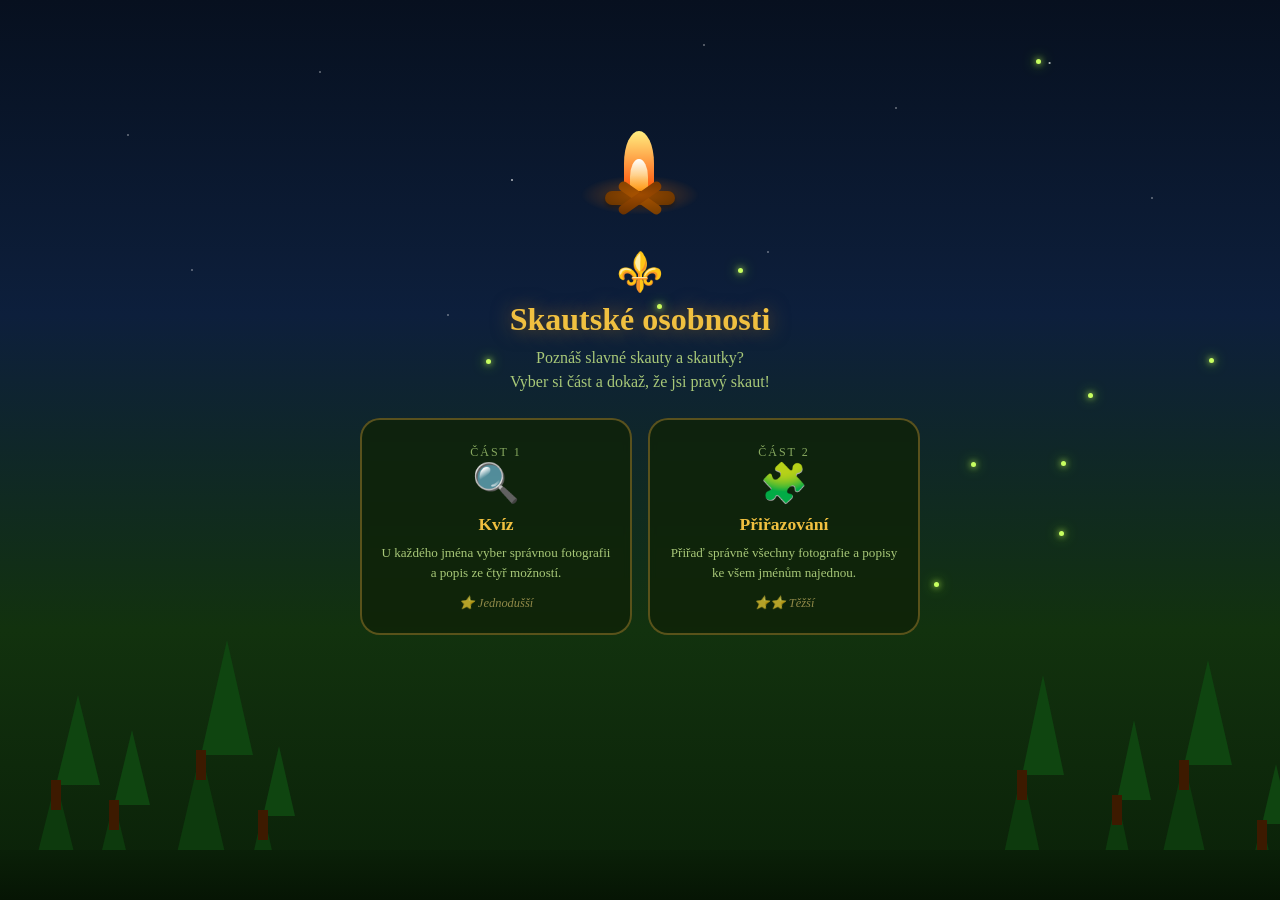
==== index.html @ f5ab5544 "Initial commit – skautské osobnosti puzzle hra Dvoudílná webová hra pro děti: kvíz s výběrem fotogra" ====
<!DOCTYPE html>
<html lang="cs">
<head>
    <meta charset="UTF-8">
    <meta name="viewport" content="width=device-width, initial-scale=1.0">
    <title>Skautské osobnosti</title>
    <style>
        * { box-sizing: border-box; margin: 0; padding: 0; }

        body {
            font-family: Georgia, serif;
            min-height: 100vh;
            overflow-x: hidden;
            color: #f5ead0;
            display: flex;
            flex-direction: column;
            align-items: center;
            justify-content: center;
            padding: 20px 16px 80px;
        }

        /* ── FOREST BG ── */
        .sky {
            position: fixed; inset: 0;
            background: linear-gradient(180deg, #07101f 0%, #0d1f3c 35%, #12320e 70%, #0a2008 100%);
            z-index: 0;
        }
        .sky::before {
            content: '';
            position: absolute; inset: 0;
            background-image:
                radial-gradient(1px 1px at 10% 15%, white, transparent),
                radial-gradient(1px 1px at 25% 8%,  white, transparent),
                radial-gradient(1.5px 1.5px at 40% 20%, white, transparent),
                radial-gradient(1px 1px at 55% 5%,  white, transparent),
                radial-gradient(1px 1px at 70% 12%, white, transparent),
                radial-gradient(1.5px 1.5px at 82% 7%, white, transparent),
                radial-gradient(1px 1px at 90% 22%, white, transparent),
                radial-gradient(1px 1px at 15% 30%, white, transparent),
                radial-gradient(1px 1px at 60% 28%, white, transparent),
                radial-gradient(1px 1px at 35% 35%, white, transparent);
            animation: twinkle 3s infinite alternate;
        }
        @keyframes twinkle { from { opacity: 0.6; } to { opacity: 1; } }

        .trees {
            position: fixed; bottom: 0; left: 0; right: 0;
            height: 220px; z-index: 1; pointer-events: none;
        }
        .tree {
            position: absolute; bottom: 0;
            width: 0; height: 0;
            border-left: solid transparent;
            border-right: solid transparent;
            border-bottom: solid #0d3a0d;
        }
        .tree::before {
            content: ''; position: absolute;
            width: 0; height: 0;
            border-left: solid transparent;
            border-right: solid transparent;
            border-bottom: solid #0f4510;
        }
        .tree::after {
            content: ''; position: absolute;
            bottom: -30px; left: 50%; transform: translateX(-50%);
            width: 10px; height: 30px; background: #3d1a00;
        }
        .t1 { left:2%;   border-left-width:30px; border-right-width:30px; border-bottom-width:120px; }
        .t1::before { top:-85px;  border-left-width:22px; border-right-width:22px; border-bottom-width:90px; }
        .t2 { left:7%;   border-left-width:24px; border-right-width:24px; border-bottom-width:100px; }
        .t2::before { top:-70px;  border-left-width:18px; border-right-width:18px; border-bottom-width:75px; }
        .t3 { left:13%;  border-left-width:35px; border-right-width:35px; border-bottom-width:150px; }
        .t3::before { top:-110px; border-left-width:26px; border-right-width:26px; border-bottom-width:115px; }
        .t4 { left:19%;  border-left-width:20px; border-right-width:20px; border-bottom-width:90px; }
        .t4::before { top:-64px;  border-left-width:16px; border-right-width:16px; border-bottom-width:70px; }
        .t5 { right:18%; border-left-width:28px; border-right-width:28px; border-bottom-width:130px; }
        .t5::before { top:-95px;  border-left-width:21px; border-right-width:21px; border-bottom-width:100px; }
        .t6 { right:11%; border-left-width:22px; border-right-width:22px; border-bottom-width:105px; }
        .t6::before { top:-75px;  border-left-width:17px; border-right-width:17px; border-bottom-width:80px; }
        .t7 { right:5%;  border-left-width:32px; border-right-width:32px; border-bottom-width:140px; }
        .t7::before { top:-100px; border-left-width:24px; border-right-width:24px; border-bottom-width:105px; }
        .t8 { right:0%;  border-left-width:18px; border-right-width:18px; border-bottom-width:80px; }
        .t8::before { top:-56px;  border-left-width:14px; border-right-width:14px; border-bottom-width:60px; }

        .ground {
            position: fixed; bottom: 0; left: 0; right: 0;
            height: 50px;
            background: linear-gradient(180deg, #0a2008, #061504);
            z-index: 1;
        }

        /* ── FIREFLIES ── */
        .firefly {
            position: fixed;
            width: 5px; height: 5px;
            background: #c8ff60; border-radius: 50%;
            box-shadow: 0 0 6px #c8ff60, 0 0 14px #88ff00;
            pointer-events: none; z-index: 2;
            animation: fireflyFloat linear infinite;
        }
        @keyframes fireflyFloat {
            0%   { transform: translate(0,0);        opacity: 0;   }
            20%  { opacity: 1; }
            50%  { transform: translate(40px,-30px); opacity: 0.9; }
            80%  { opacity: 0.6; }
            100% { transform: translate(-20px,20px); opacity: 0;   }
        }

        /* ── CAMPFIRE ── */
        .campfire-wrap { position: relative; margin-bottom: 20px; z-index: 5; }
        .campfire {
            position: relative; width: 80px;
            margin: 0 auto;
            display: flex; justify-content: center; align-items: flex-end; gap: 4px;
        }
        .logs {
            position: absolute; bottom: 0;
            width: 70px; height: 14px;
            background: #5a2e00; border-radius: 8px;
            box-shadow: 0 2px 4px rgba(0,0,0,0.5);
        }
        .logs::before {
            content: ''; position: absolute;
            width: 50px; height: 10px; background: #7a3e00;
            border-radius: 6px; top: 2px; left: 10px; transform: rotate(35deg);
        }
        .logs::after {
            content: ''; position: absolute;
            width: 50px; height: 10px; background: #6a3200;
            border-radius: 6px; top: 2px; left: 10px; transform: rotate(-35deg);
        }
        .flame {
            position: absolute; border-radius: 50% 50% 20% 20%;
            transform-origin: bottom center; bottom: 10px;
        }
        .f1 { width:22px; height:48px; background:linear-gradient(#fff5a0,#ff6600); left:28px; animation:flicker1 0.4s ease-in-out infinite alternate; }
        .f2 { width:30px; height:64px; background:linear-gradient(#ffee80,#ff4400); left:24px; animation:flicker2 0.3s ease-in-out infinite alternate; }
        .f3 { width:18px; height:36px; background:linear-gradient(#ffffff,#ff9900); left:30px; animation:flicker3 0.5s ease-in-out infinite alternate; }
        @keyframes flicker1 { from { transform:scaleX(1)   rotate(-6deg); } to { transform:scaleX(0.85) rotate(4deg);  } }
        @keyframes flicker2 { from { transform:scaleX(0.9) rotate(5deg);  } to { transform:scaleX(1.1)  rotate(-4deg); } }
        @keyframes flicker3 { from { transform:scaleX(1.1) rotate(-8deg); } to { transform:scaleX(0.8)  rotate(7deg);  } }
        .ember { position:absolute; width:4px; height:4px; background:#ff6600; border-radius:50%; bottom:10px; }
        .e1 { left:30px; animation:emberFloat 1.2s ease-out infinite; }
        .e2 { left:40px; animation:emberFloat 1.5s ease-out infinite 0.4s; }
        .e3 { left:50px; animation:emberFloat 1.1s ease-out infinite 0.8s; }
        @keyframes emberFloat {
            0%   { transform:translate(0,0) scale(1); opacity:1; }
            100% { transform:translate(var(--ex,-10px),-60px) scale(0); opacity:0; }
        }
        .e1 { --ex:-12px; } .e2 { --ex:5px; } .e3 { --ex:18px; }
        .glow {
            position:absolute; bottom:-10px; left:50%; transform:translateX(-50%);
            width:120px; height:40px;
            background:radial-gradient(ellipse, rgba(255,120,0,0.35) 0%, transparent 70%);
            border-radius:50%; animation:glowPulse 1s ease-in-out infinite alternate;
        }
        @keyframes glowPulse {
            from { opacity:0.7; transform:translateX(-50%) scale(1); }
            to   { opacity:1;   transform:translateX(-50%) scale(1.15); }
        }

        /* ── CONTENT ── */
        .content {
            position: relative; z-index: 5;
            display: flex; flex-direction: column;
            align-items: center; gap: 24px;
            width: 100%; max-width: 560px;
        }

        .title-area { text-align: center; }
        .title-lily { font-size: 2.4rem; }
        h1 {
            font-size: 2rem;
            color: #f0c040;
            text-shadow: 0 0 20px rgba(240,160,0,0.5);
            margin: 6px 0 8px;
        }
        .subtitle { font-size: 1rem; color: #a8c878; line-height: 1.5; }

        /* ── GAME CARDS ── */
        .game-cards {
            display: grid;
            grid-template-columns: 1fr 1fr;
            gap: 16px;
            width: 100%;
        }
        @media (max-width: 440px) {
            .game-cards { grid-template-columns: 1fr; }
        }

        .game-card {
            display: block;
            text-decoration: none;
            background: rgba(15, 35, 8, 0.82);
            border: 2px solid rgba(180,140,50,0.45);
            border-radius: 20px;
            padding: 22px 18px;
            text-align: center;
            color: #f5ead0;
            transition: transform 0.18s, border-color 0.18s, box-shadow 0.18s;
            backdrop-filter: blur(4px);
        }
        .game-card:hover {
            transform: translateY(-4px) scale(1.02);
            border-color: #f0a500;
            box-shadow: 0 8px 28px rgba(240,165,0,0.25);
        }
        .game-card:active { transform: scale(0.97); }

        .card-part {
            font-size: 0.75rem;
            letter-spacing: 2px;
            color: #88aa60;
            text-transform: uppercase;
            margin-bottom: 6px;
        }
        .card-emoji { font-size: 2.4rem; display: block; margin-bottom: 8px; }
        .card-title {
            font-size: 1.1rem;
            font-weight: bold;
            color: #f0c040;
            margin-bottom: 8px;
        }
        .card-desc {
            font-size: 0.82rem;
            color: #a8c878;
            line-height: 1.5;
        }
        .card-difficulty {
            margin-top: 12px;
            font-size: 0.78rem;
            color: rgba(200,180,100,0.7);
            font-style: italic;
        }
    </style>
</head>
<body>

<div class="sky"></div>
<div class="trees">
    <div class="tree t1"></div><div class="tree t2"></div><div class="tree t3"></div>
    <div class="tree t4"></div><div class="tree t5"></div><div class="tree t6"></div>
    <div class="tree t7"></div><div class="tree t8"></div>
</div>
<div class="ground"></div>
<div class="fireflies" id="fireflies"></div>

<div class="content">

    <div class="campfire-wrap">
        <div class="campfire">
            <div class="flame f1"></div>
            <div class="flame f2"></div>
            <div class="flame f3"></div>
            <div class="ember e1"></div>
            <div class="ember e2"></div>
            <div class="ember e3"></div>
            <div class="logs"></div>
        </div>
        <div class="glow"></div>
    </div>

    <div class="title-area">
        <div class="title-lily">⚜️</div>
        <h1>Skautské osobnosti</h1>
        <p class="subtitle">Poznáš slavné skauty a skautky?<br>Vyber si část a dokaž, že jsi pravý skaut!</p>
    </div>

    <div class="game-cards">
        <a class="game-card" href="cast1.html">
            <span class="card-part">Část 1</span>
            <span class="card-emoji">🔍</span>
            <div class="card-title">Kvíz</div>
            <p class="card-desc">U každého jména vyber správnou fotografii a popis ze čtyř možností.</p>
            <p class="card-difficulty">⭐ Jednodušší</p>
        </a>
        <a class="game-card" href="cast2.html">
            <span class="card-part">Část 2</span>
            <span class="card-emoji">🧩</span>
            <div class="card-title">Přiřazování</div>
            <p class="card-desc">Přiřaď správně všechny fotografie a popisy ke všem jménům najednou.</p>
            <p class="card-difficulty">⭐⭐ Těžší</p>
        </a>
    </div>

</div>

<script>
    const container = document.getElementById('fireflies');
    for (let i = 0; i < 10; i++) {
        const ff = document.createElement('div');
        ff.className = 'firefly';
        ff.style.left              = (Math.random() * 90 + 5) + 'vw';
        ff.style.top               = (Math.random() * 60 + 5) + 'vh';
        ff.style.animationDuration = (3 + Math.random() * 5)  + 's';
        ff.style.animationDelay    = (Math.random() * 6)       + 's';
        container.appendChild(ff);
    }
</script>

</body>
</html>
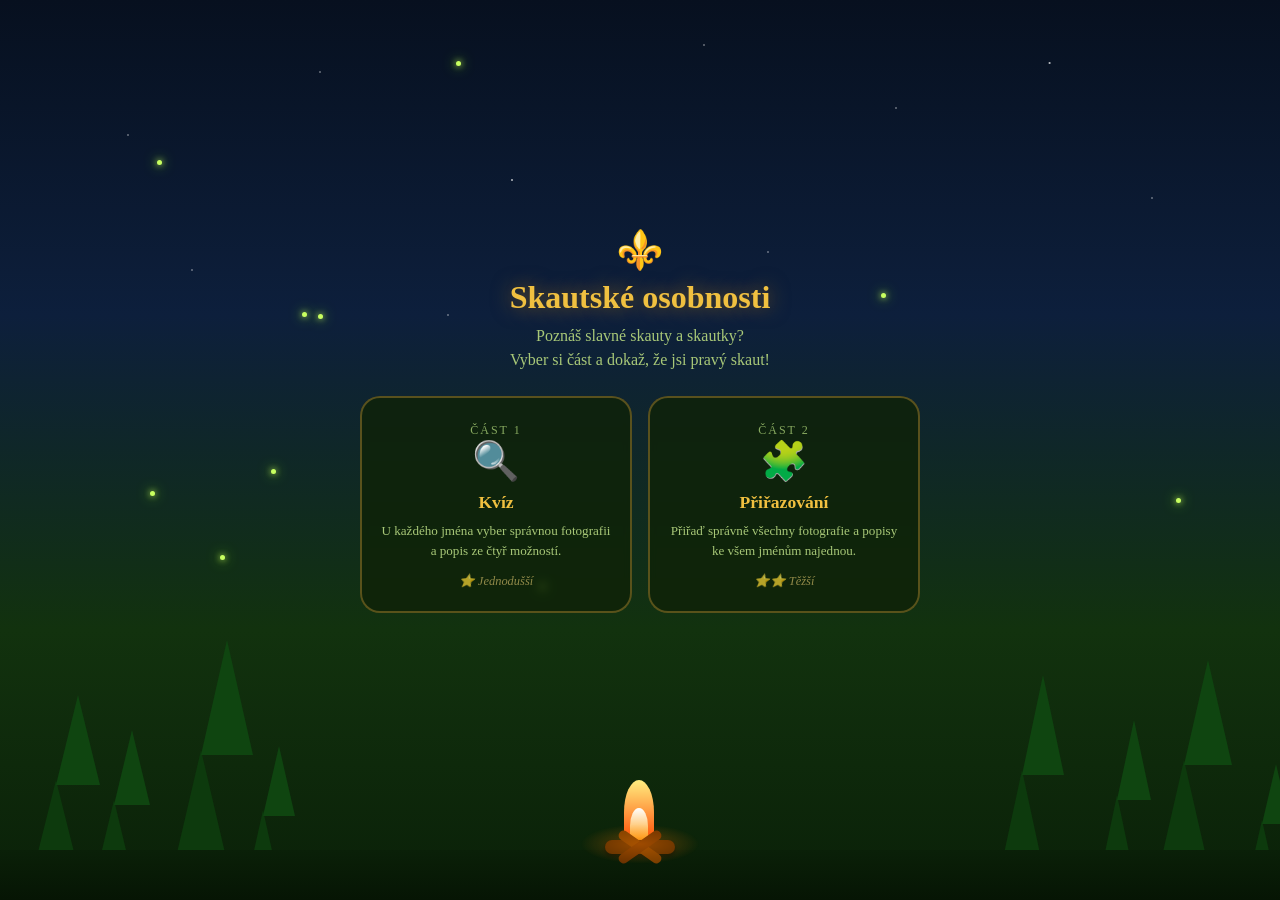
==== commit c2390a13: "Fix campfire/tree positions, vary firefly paths, add restart button - Move campfire to fixed bottom " ====
--- a/index.html
+++ b/index.html
@@ -63,9 +63,18 @@
         }
         .tree::after {
             content: ''; position: absolute;
-            bottom: -30px; left: 50%; transform: translateX(-50%);
+            left: 50%; transform: translateX(-50%);
             width: 10px; height: 30px; background: #3d1a00;
         }
+        /* top = border-bottom-width - trunk-height (puts trunk flush at tree base) */
+        .t1::after { top: 90px; }
+        .t2::after { top: 70px; }
+        .t3::after { top: 120px; }
+        .t4::after { top: 60px; }
+        .t5::after { top: 100px; }
+        .t6::after { top: 75px; }
+        .t7::after { top: 110px; }
+        .t8::after { top: 50px; }
         .t1 { left:2%;   border-left-width:30px; border-right-width:30px; border-bottom-width:120px; }
         .t1::before { top:-85px;  border-left-width:22px; border-right-width:22px; border-bottom-width:90px; }
         .t2 { left:7%;   border-left-width:24px; border-right-width:24px; border-bottom-width:100px; }
@@ -100,15 +109,19 @@
             animation: fireflyFloat linear infinite;
         }
         @keyframes fireflyFloat {
-            0%   { transform: translate(0,0);        opacity: 0;   }
+            0%   { transform: translate(0,0);                            opacity: 0;   }
             20%  { opacity: 1; }
-            50%  { transform: translate(40px,-30px); opacity: 0.9; }
+            50%  { transform: translate(var(--fx1,40px), var(--fy1,-30px)); opacity: 0.9; }
             80%  { opacity: 0.6; }
-            100% { transform: translate(-20px,20px); opacity: 0;   }
+            100% { transform: translate(var(--fx2,-20px),var(--fy2,20px)); opacity: 0;   }
         }
 
         /* ── CAMPFIRE ── */
-        .campfire-wrap { position: relative; margin-bottom: 20px; z-index: 5; }
+        .campfire-wrap {
+            position: fixed; bottom: 46px;
+            left: 50%; transform: translateX(-50%);
+            z-index: 3;
+        }
         .campfire {
             position: relative; width: 80px;
             margin: 0 auto;
@@ -246,20 +259,20 @@
 <div class="ground"></div>
 <div class="fireflies" id="fireflies"></div>
 
+<div class="campfire-wrap">
+    <div class="campfire">
+        <div class="flame f1"></div>
+        <div class="flame f2"></div>
+        <div class="flame f3"></div>
+        <div class="ember e1"></div>
+        <div class="ember e2"></div>
+        <div class="ember e3"></div>
+        <div class="logs"></div>
+    </div>
+    <div class="glow"></div>
+</div>
+
 <div class="content">
-
-    <div class="campfire-wrap">
-        <div class="campfire">
-            <div class="flame f1"></div>
-            <div class="flame f2"></div>
-            <div class="flame f3"></div>
-            <div class="ember e1"></div>
-            <div class="ember e2"></div>
-            <div class="ember e3"></div>
-            <div class="logs"></div>
-        </div>
-        <div class="glow"></div>
-    </div>
 
     <div class="title-area">
         <div class="title-lily">⚜️</div>
@@ -295,6 +308,11 @@
         ff.style.top               = (Math.random() * 60 + 5) + 'vh';
         ff.style.animationDuration = (3 + Math.random() * 5)  + 's';
         ff.style.animationDelay    = (Math.random() * 6)       + 's';
+        const r = () => (Math.random() * 80 - 40).toFixed(0) + 'px';
+        ff.style.setProperty('--fx1', r());
+        ff.style.setProperty('--fy1', r());
+        ff.style.setProperty('--fx2', r());
+        ff.style.setProperty('--fy2', r());
         container.appendChild(ff);
     }
 </script>
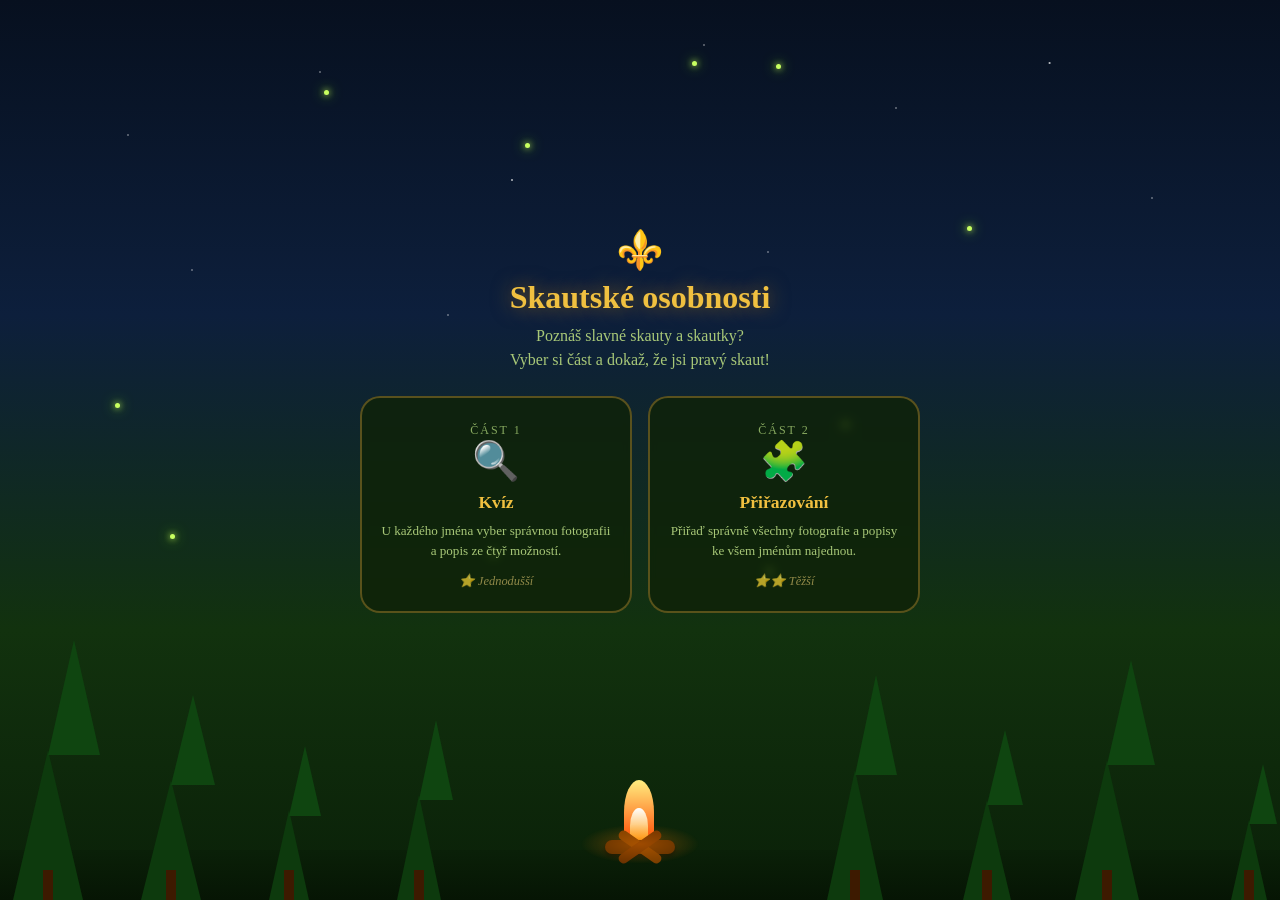
==== commit 32db38a4: "Fix tree trunks, reposition trees, campfire to forest level, bigger animals - Fix invisible trunks: " ====
--- a/index.html
+++ b/index.html
@@ -45,7 +45,7 @@
 
         .trees {
             position: fixed; bottom: 0; left: 0; right: 0;
-            height: 220px; z-index: 1; pointer-events: none;
+            height: 220px; z-index: 2; pointer-events: none;
         }
         .tree {
             position: absolute; bottom: 0;
@@ -75,21 +75,21 @@
         .t6::after { top: 75px; }
         .t7::after { top: 110px; }
         .t8::after { top: 50px; }
-        .t1 { left:2%;   border-left-width:30px; border-right-width:30px; border-bottom-width:120px; }
+        .t1 { left:11%;  border-left-width:30px; border-right-width:30px; border-bottom-width:120px; }
         .t1::before { top:-85px;  border-left-width:22px; border-right-width:22px; border-bottom-width:90px; }
-        .t2 { left:7%;   border-left-width:24px; border-right-width:24px; border-bottom-width:100px; }
+        .t2 { right:21%; border-left-width:24px; border-right-width:24px; border-bottom-width:100px; }
         .t2::before { top:-70px;  border-left-width:18px; border-right-width:18px; border-bottom-width:75px; }
-        .t3 { left:13%;  border-left-width:35px; border-right-width:35px; border-bottom-width:150px; }
+        .t3 { left:1%;   border-left-width:35px; border-right-width:35px; border-bottom-width:150px; }
         .t3::before { top:-110px; border-left-width:26px; border-right-width:26px; border-bottom-width:115px; }
-        .t4 { left:19%;  border-left-width:20px; border-right-width:20px; border-bottom-width:90px; }
+        .t4 { left:21%;  border-left-width:20px; border-right-width:20px; border-bottom-width:90px; }
         .t4::before { top:-64px;  border-left-width:16px; border-right-width:16px; border-bottom-width:70px; }
-        .t5 { right:18%; border-left-width:28px; border-right-width:28px; border-bottom-width:130px; }
+        .t5 { right:31%; border-left-width:28px; border-right-width:28px; border-bottom-width:130px; }
         .t5::before { top:-95px;  border-left-width:21px; border-right-width:21px; border-bottom-width:100px; }
-        .t6 { right:11%; border-left-width:22px; border-right-width:22px; border-bottom-width:105px; }
+        .t6 { left:31%;  border-left-width:22px; border-right-width:22px; border-bottom-width:105px; }
         .t6::before { top:-75px;  border-left-width:17px; border-right-width:17px; border-bottom-width:80px; }
-        .t7 { right:5%;  border-left-width:32px; border-right-width:32px; border-bottom-width:140px; }
+        .t7 { right:11%; border-left-width:32px; border-right-width:32px; border-bottom-width:140px; }
         .t7::before { top:-100px; border-left-width:24px; border-right-width:24px; border-bottom-width:105px; }
-        .t8 { right:0%;  border-left-width:18px; border-right-width:18px; border-bottom-width:80px; }
+        .t8 { right:1%;  border-left-width:18px; border-right-width:18px; border-bottom-width:80px; }
         .t8::before { top:-56px;  border-left-width:14px; border-right-width:14px; border-bottom-width:60px; }
 
         .ground {
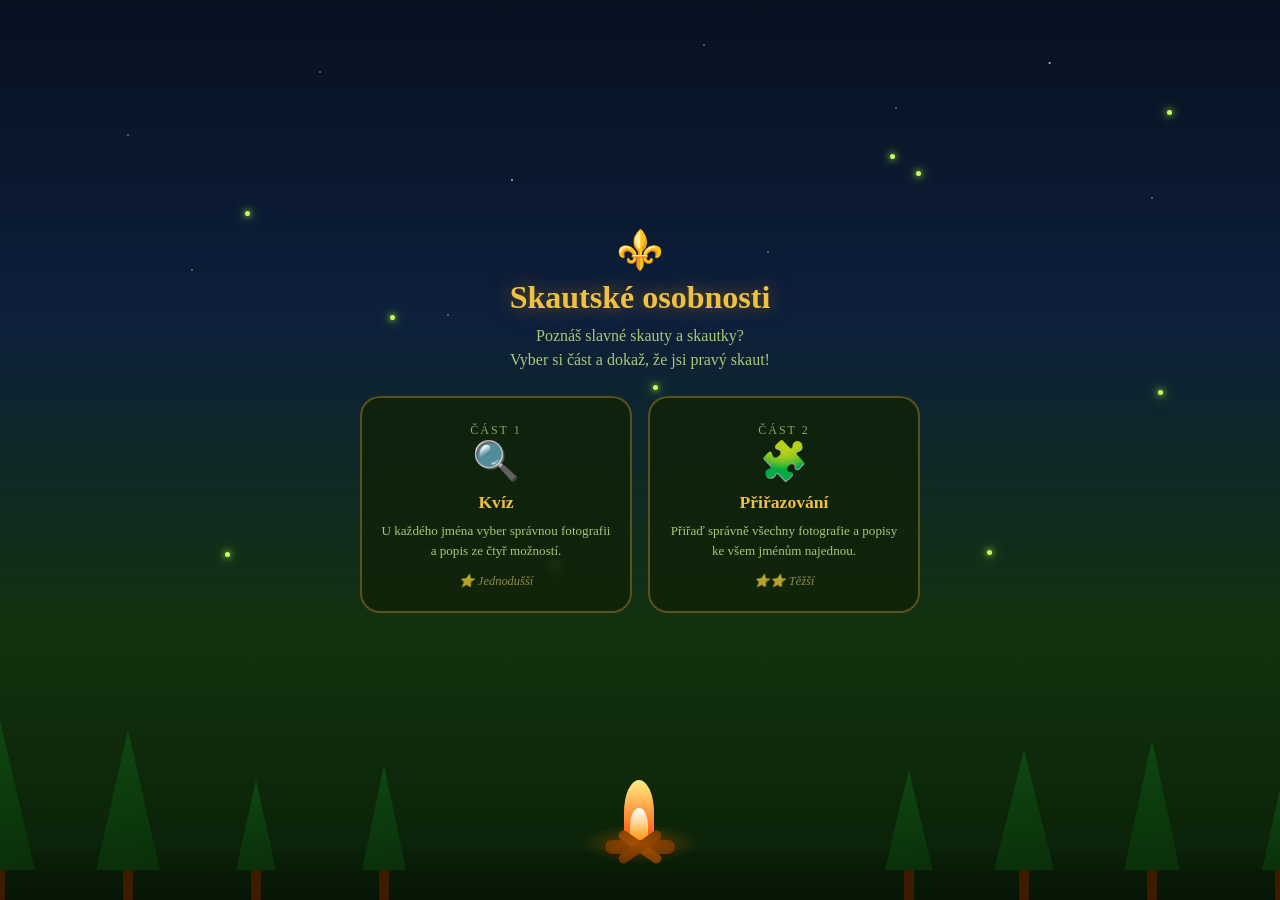
==== commit 9b94b94d: "Redesign trees with clip-path, fix squirrel stop position - Rewrite tree CSS: replace border-trick a" ====
--- a/index.html
+++ b/index.html
@@ -47,50 +47,26 @@
             position: fixed; bottom: 0; left: 0; right: 0;
             height: 220px; z-index: 2; pointer-events: none;
         }
-        .tree {
-            position: absolute; bottom: 0;
-            width: 0; height: 0;
-            border-left: solid transparent;
-            border-right: solid transparent;
-            border-bottom: solid #0d3a0d;
-        }
+        /* .tree = wrapper (height = trunk), ::before = crown, ::after = trunk */
+        .tree { position: absolute; bottom: 0; width: 0; height: 30px; }
         .tree::before {
-            content: ''; position: absolute;
-            width: 0; height: 0;
-            border-left: solid transparent;
-            border-right: solid transparent;
-            border-bottom: solid #0f4510;
+            content: ''; position: absolute; bottom: 30px;
+            background: linear-gradient(170deg, #0f4812 0%, #0a2f0a 100%);
+            clip-path: polygon(50% 0%, 0% 100%, 100% 100%);
         }
         .tree::after {
-            content: ''; position: absolute;
-            left: 50%; transform: translateX(-50%);
+            content: ''; position: absolute; bottom: 0; left: -5px;
             width: 10px; height: 30px; background: #3d1a00;
-        }
-        /* top = border-bottom-width - trunk-height (puts trunk flush at tree base) */
-        .t1::after { top: 90px; }
-        .t2::after { top: 70px; }
-        .t3::after { top: 120px; }
-        .t4::after { top: 60px; }
-        .t5::after { top: 100px; }
-        .t6::after { top: 75px; }
-        .t7::after { top: 110px; }
-        .t8::after { top: 50px; }
-        .t1 { left:11%;  border-left-width:30px; border-right-width:30px; border-bottom-width:120px; }
-        .t1::before { top:-85px;  border-left-width:22px; border-right-width:22px; border-bottom-width:90px; }
-        .t2 { right:21%; border-left-width:24px; border-right-width:24px; border-bottom-width:100px; }
-        .t2::before { top:-70px;  border-left-width:18px; border-right-width:18px; border-bottom-width:75px; }
-        .t3 { left:1%;   border-left-width:35px; border-right-width:35px; border-bottom-width:150px; }
-        .t3::before { top:-110px; border-left-width:26px; border-right-width:26px; border-bottom-width:115px; }
-        .t4 { left:21%;  border-left-width:20px; border-right-width:20px; border-bottom-width:90px; }
-        .t4::before { top:-64px;  border-left-width:16px; border-right-width:16px; border-bottom-width:70px; }
-        .t5 { right:31%; border-left-width:28px; border-right-width:28px; border-bottom-width:130px; }
-        .t5::before { top:-95px;  border-left-width:21px; border-right-width:21px; border-bottom-width:100px; }
-        .t6 { left:31%;  border-left-width:22px; border-right-width:22px; border-bottom-width:105px; }
-        .t6::before { top:-75px;  border-left-width:17px; border-right-width:17px; border-bottom-width:80px; }
-        .t7 { right:11%; border-left-width:32px; border-right-width:32px; border-bottom-width:140px; }
-        .t7::before { top:-100px; border-left-width:24px; border-right-width:24px; border-bottom-width:105px; }
-        .t8 { right:1%;  border-left-width:18px; border-right-width:18px; border-bottom-width:80px; }
-        .t8::before { top:-56px;  border-left-width:14px; border-right-width:14px; border-bottom-width:60px; }
+            border-radius: 2px 2px 0 0;
+        }
+        .t3 { left:  0%;  } .t3::before { left:-35px; right:-35px; height:150px; }
+        .t7 { left: 10%;  } .t7::before { left:-32px; right:-32px; height:140px; }
+        .t4 { left: 20%;  } .t4::before { left:-20px; right:-20px; height: 90px; }
+        .t6 { left: 30%;  } .t6::before { left:-22px; right:-22px; height:105px; }
+        .t2 { right: 29%; } .t2::before { left:-24px; right:-24px; height:100px; }
+        .t1 { right: 20%; } .t1::before { left:-30px; right:-30px; height:120px; }
+        .t5 { right: 10%; } .t5::before { left:-28px; right:-28px; height:130px; }
+        .t8 { right:  0%; } .t8::before { left:-18px; right:-18px; height: 80px; }
 
         .ground {
             position: fixed; bottom: 0; left: 0; right: 0;
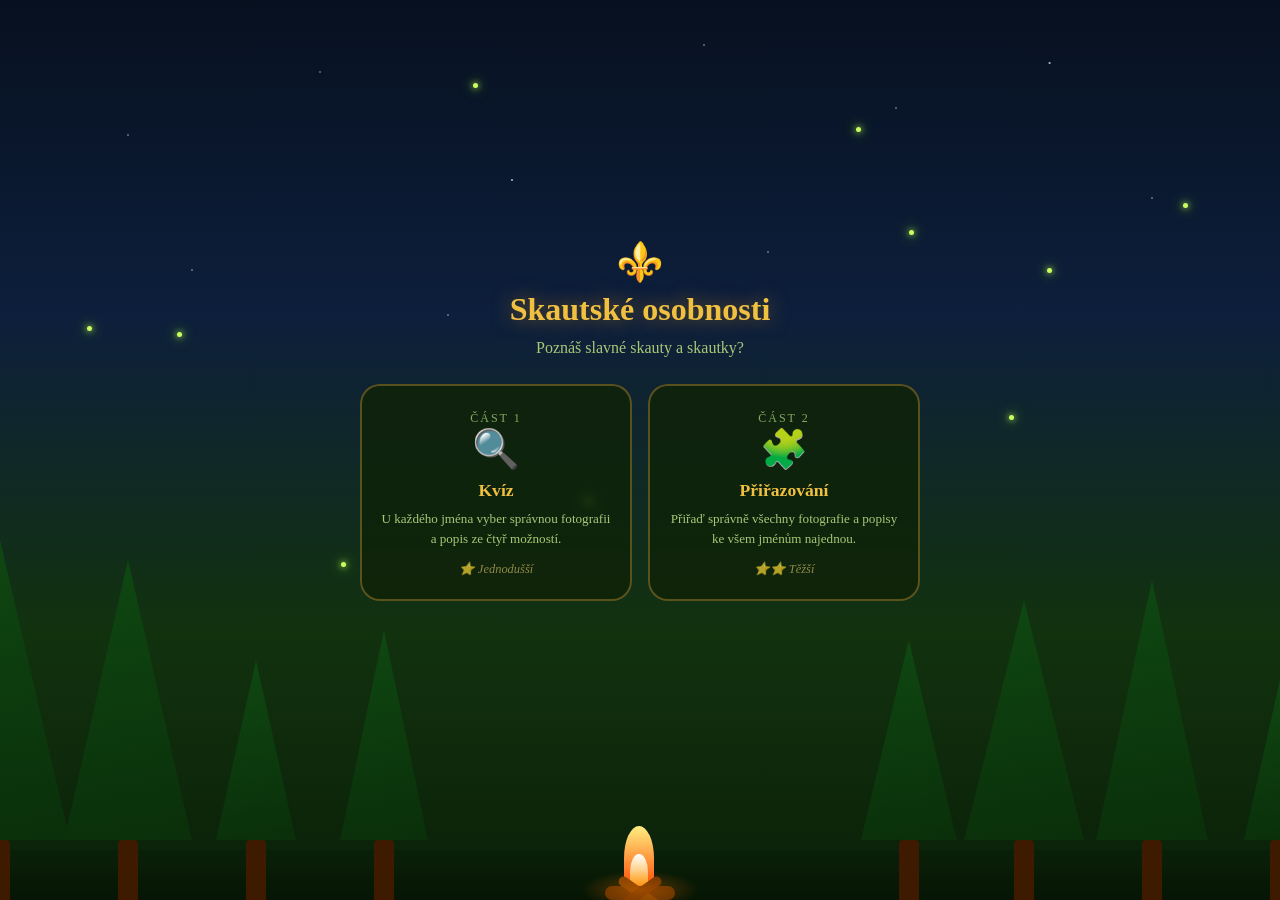
==== commit cd2c37da: "Double tree sizes, fix campfire at ground level, remove subtitle text - Trees 2x bigger: crown heigh" ====
--- a/index.html
+++ b/index.html
@@ -48,25 +48,25 @@
             height: 220px; z-index: 2; pointer-events: none;
         }
         /* .tree = wrapper (height = trunk), ::before = crown, ::after = trunk */
-        .tree { position: absolute; bottom: 0; width: 0; height: 30px; }
+        .tree { position: absolute; bottom: 0; width: 0; height: 60px; }
         .tree::before {
-            content: ''; position: absolute; bottom: 30px;
+            content: ''; position: absolute; bottom: 60px;
             background: linear-gradient(170deg, #0f4812 0%, #0a2f0a 100%);
             clip-path: polygon(50% 0%, 0% 100%, 100% 100%);
         }
         .tree::after {
-            content: ''; position: absolute; bottom: 0; left: -5px;
-            width: 10px; height: 30px; background: #3d1a00;
-            border-radius: 2px 2px 0 0;
-        }
-        .t3 { left:  0%;  } .t3::before { left:-35px; right:-35px; height:150px; }
-        .t7 { left: 10%;  } .t7::before { left:-32px; right:-32px; height:140px; }
-        .t4 { left: 20%;  } .t4::before { left:-20px; right:-20px; height: 90px; }
-        .t6 { left: 30%;  } .t6::before { left:-22px; right:-22px; height:105px; }
-        .t2 { right: 29%; } .t2::before { left:-24px; right:-24px; height:100px; }
-        .t1 { right: 20%; } .t1::before { left:-30px; right:-30px; height:120px; }
-        .t5 { right: 10%; } .t5::before { left:-28px; right:-28px; height:130px; }
-        .t8 { right:  0%; } .t8::before { left:-18px; right:-18px; height: 80px; }
+            content: ''; position: absolute; bottom: 0; left: -10px;
+            width: 20px; height: 60px; background: #3d1a00;
+            border-radius: 4px 4px 0 0;
+        }
+        .t3 { left:  0%;  } .t3::before { left:-70px; right:-70px; height:300px; }
+        .t7 { left: 10%;  } .t7::before { left:-64px; right:-64px; height:280px; }
+        .t4 { left: 20%;  } .t4::before { left:-40px; right:-40px; height:180px; }
+        .t6 { left: 30%;  } .t6::before { left:-44px; right:-44px; height:210px; }
+        .t2 { right: 29%; } .t2::before { left:-48px; right:-48px; height:200px; }
+        .t1 { right: 20%; } .t1::before { left:-60px; right:-60px; height:240px; }
+        .t5 { right: 10%; } .t5::before { left:-56px; right:-56px; height:260px; }
+        .t8 { right:  0%; } .t8::before { left:-36px; right:-36px; height:160px; }
 
         .ground {
             position: fixed; bottom: 0; left: 0; right: 0;
@@ -94,7 +94,7 @@
 
         /* ── CAMPFIRE ── */
         .campfire-wrap {
-            position: fixed; bottom: 46px;
+            position: fixed; bottom: 0;
             left: 50%; transform: translateX(-50%);
             z-index: 3;
         }
@@ -253,7 +253,7 @@
     <div class="title-area">
         <div class="title-lily">⚜️</div>
         <h1>Skautské osobnosti</h1>
-        <p class="subtitle">Poznáš slavné skauty a skautky?<br>Vyber si část a dokaž, že jsi pravý skaut!</p>
+        <p class="subtitle">Poznáš slavné skauty a skautky?</p>
     </div>
 
     <div class="game-cards">
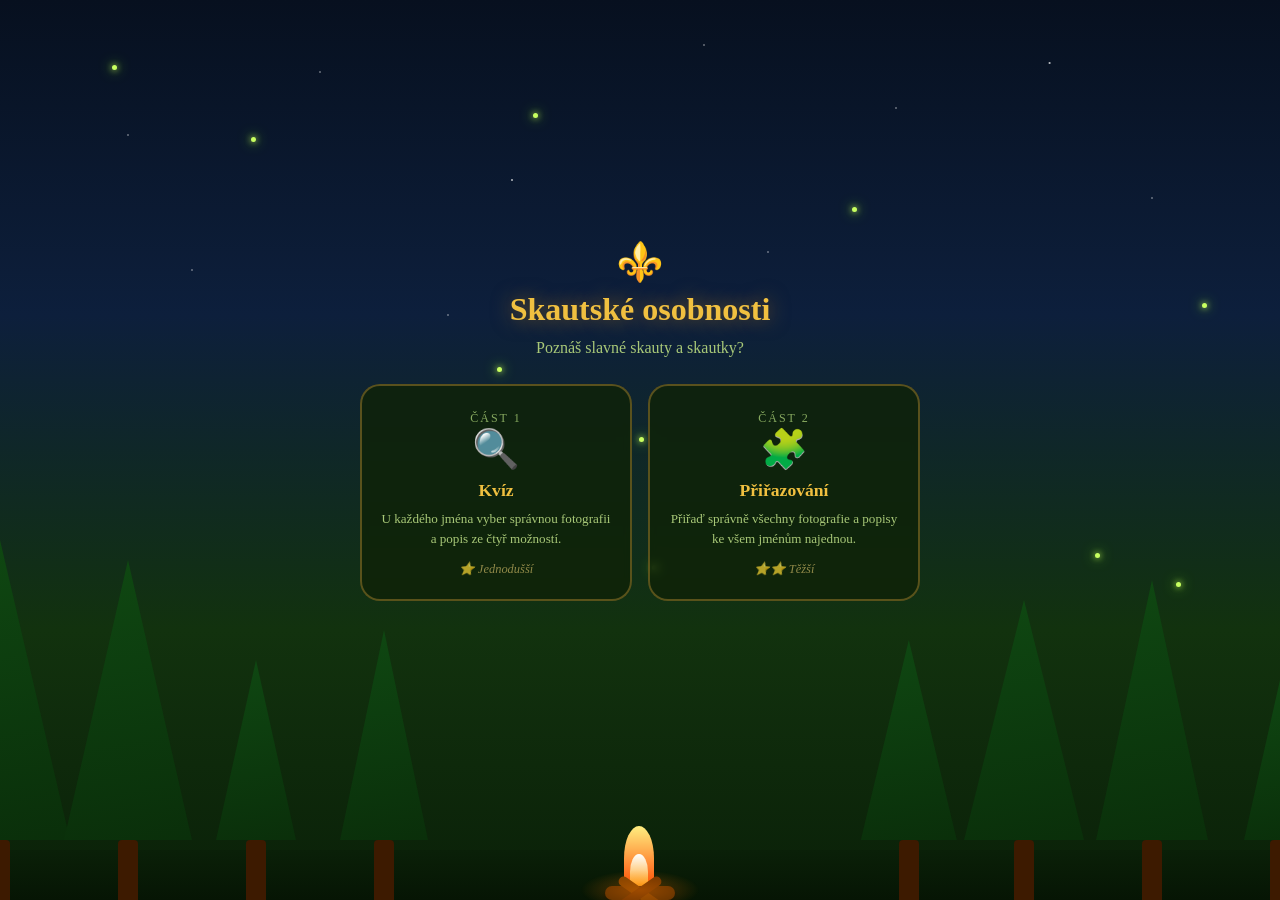
==== commit 7c7d5611: "Smaller trees on mobile: 4 trees at half size below 600px Co-Authored-By: Claude Sonnet 4.6 <noreply" ====
--- a/index.html
+++ b/index.html
@@ -67,6 +67,17 @@
         .t1 { right: 20%; } .t1::before { left:-60px; right:-60px; height:240px; }
         .t5 { right: 10%; } .t5::before { left:-56px; right:-56px; height:260px; }
         .t8 { right:  0%; } .t8::before { left:-36px; right:-36px; height:160px; }
+        @media (max-width: 600px) {
+            .trees { height: 220px; }
+            .tree  { height: 30px; }
+            .tree::before { bottom: 30px; }
+            .tree::after  { left: -5px; width: 10px; height: 30px; border-radius: 2px 2px 0 0; }
+            .t7, .t6, .t1, .t2 { display: none; }
+            .t3::before { left:-35px; right:-35px; height:150px; }
+            .t4::before { left:-20px; right:-20px; height: 90px; }
+            .t5::before { left:-28px; right:-28px; height:130px; }
+            .t8::before { left:-18px; right:-18px; height: 80px; }
+        }
 
         .ground {
             position: fixed; bottom: 0; left: 0; right: 0;
